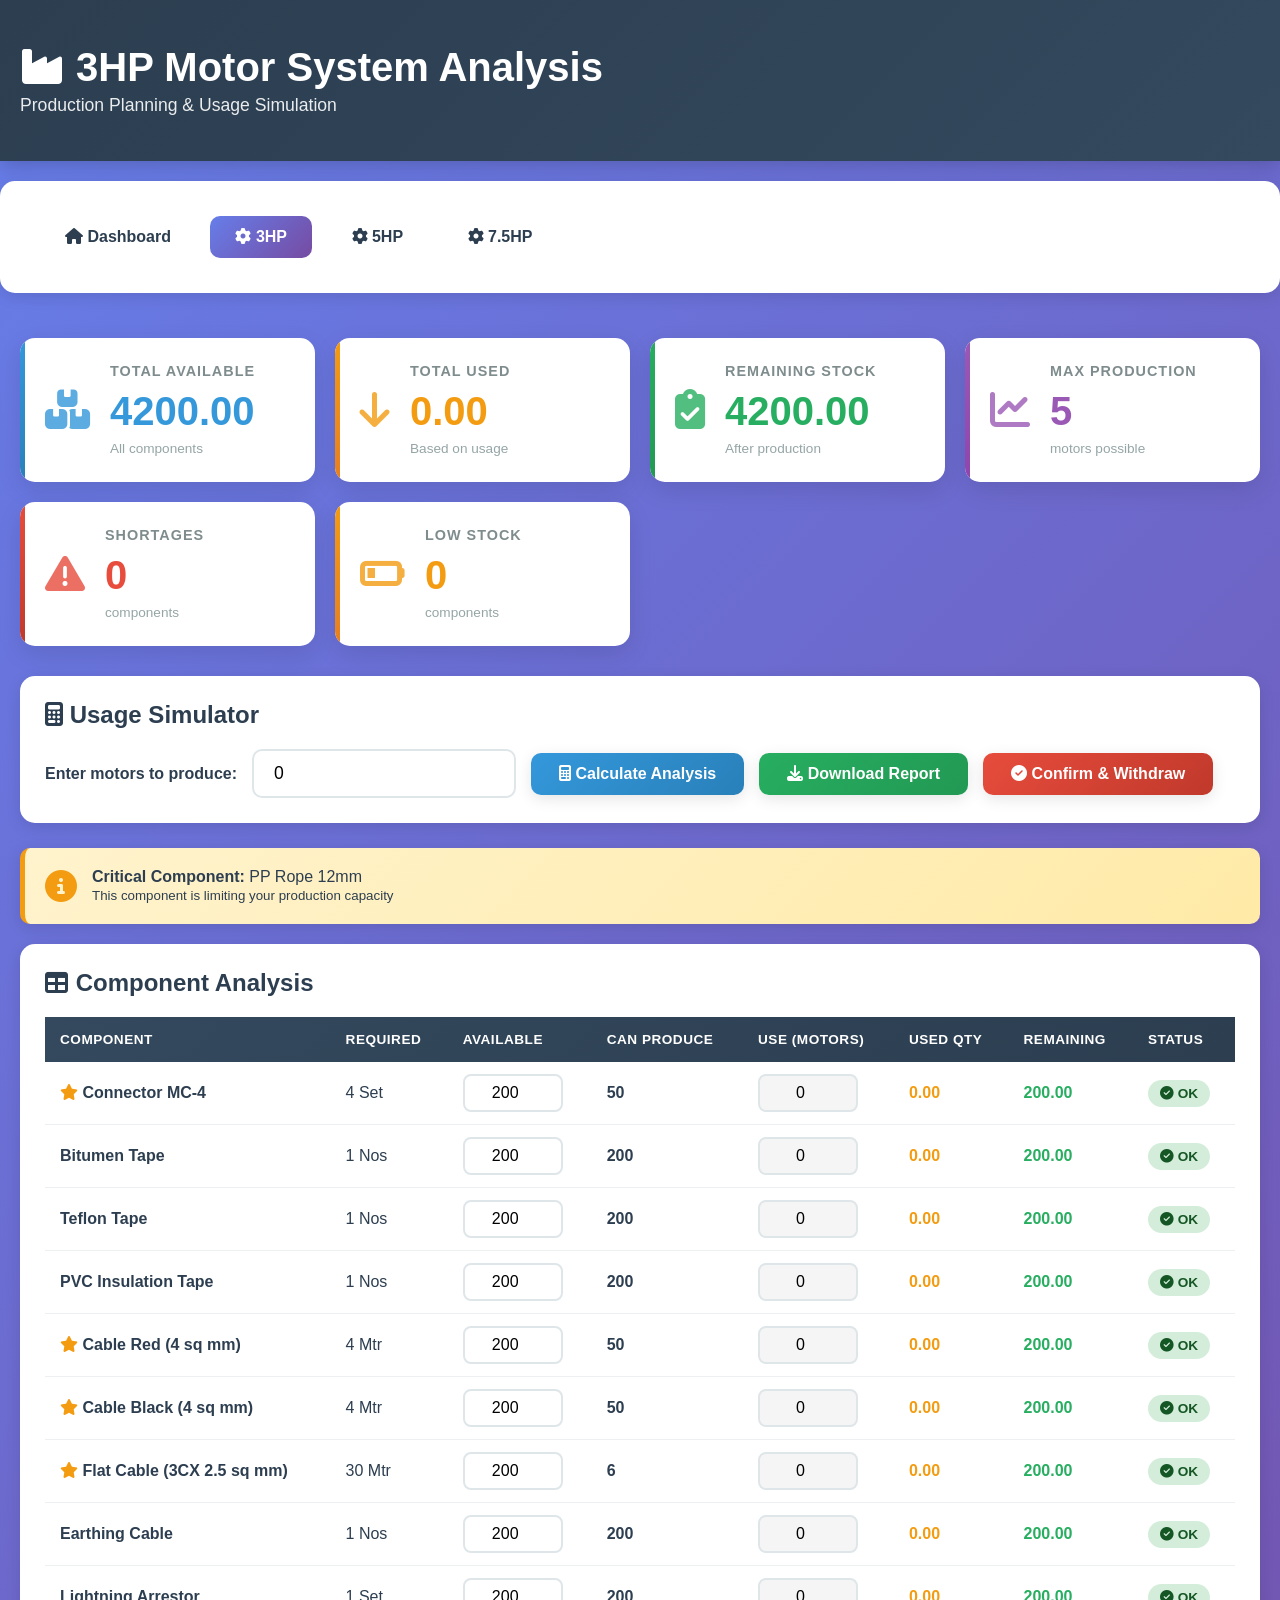
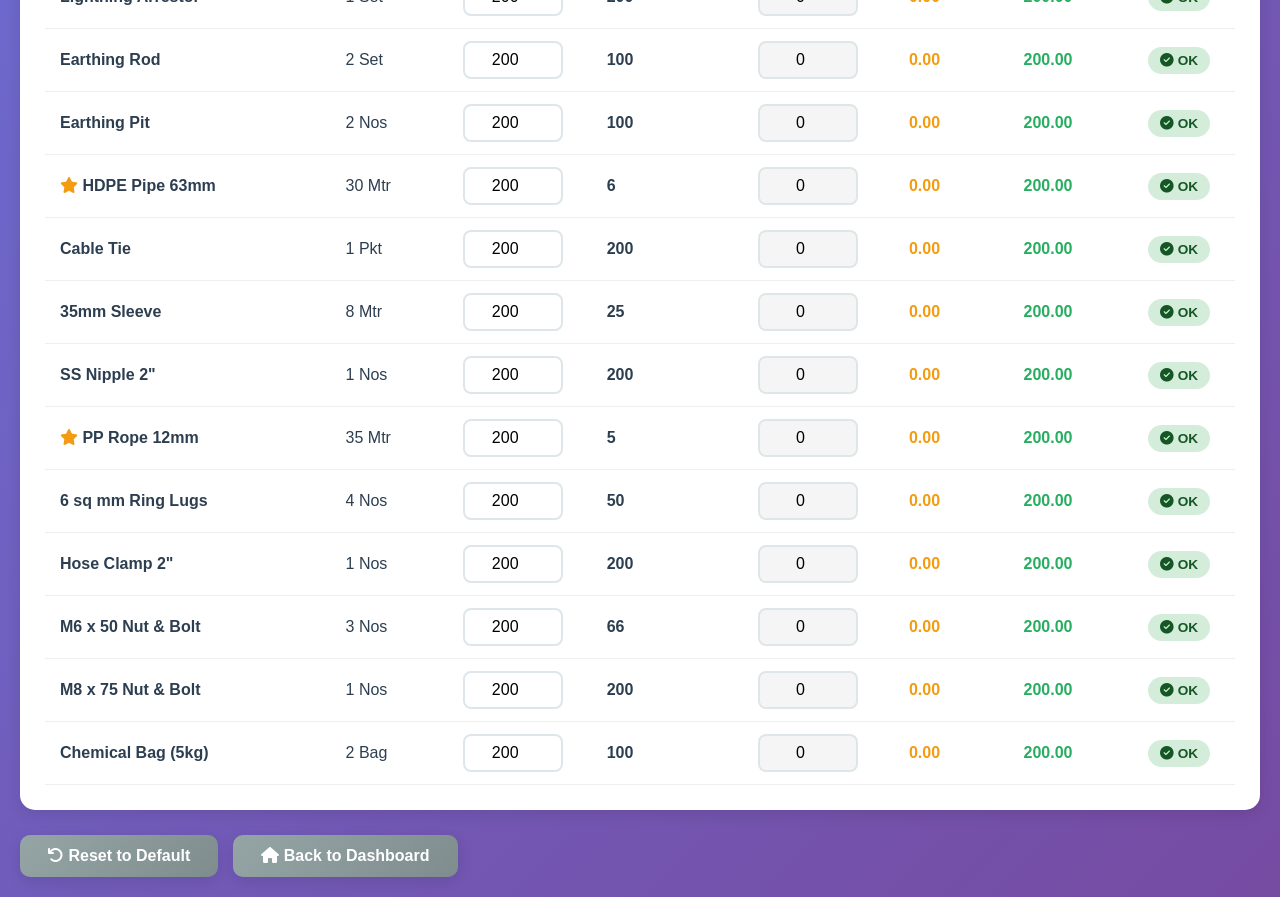
==== public/advanced-inventory/3hp.html @ 65924828 "auto-commit for 17d4ccce-7a0a-43c6-ae2d-8241f01e7eaa" ====
<!DOCTYPE html>
<html lang="en">
<head>
    <meta charset="UTF-8">
    <meta name="viewport" content="width=device-width, initial-scale=1.0">
    <title>3HP Motor System - Advanced Inventory Analysis</title>
    <link rel="stylesheet" href="https://cdnjs.cloudflare.com/ajax/libs/font-awesome/6.4.0/css/all.min.css">
    <link rel="stylesheet" href="style.css">
</head>
<body>
    <header>
        <div class="container">
            <h1><i class="fas fa-industry"></i> 3HP Motor System Analysis</h1>
            <p class="subtitle">Production Planning & Usage Simulation</p>
        </div>
    </header>

    <nav>
        <div class="container">
            <a href="index.html"><i class="fas fa-home"></i> Dashboard</a>
            <a href="3hp.html" class="active"><i class="fas fa-cog"></i> 3HP</a>
            <a href="5hp.html"><i class="fas fa-cog"></i> 5HP</a>
            <a href="7_5hp.html"><i class="fas fa-cog"></i> 7.5HP</a>
        </div>
    </nav>

    <div class="container">
        <!-- Analysis Cards -->
        <div class="analysis-cards" id="analysisCards">
            <div class="card card-primary">
                <div class="card-icon"><i class="fas fa-boxes"></i></div>
                <div class="card-content">
                    <h3>Total Available</h3>
                    <p class="card-value" id="totalAvailable">0</p>
                    <small>All components</small>
                </div>
            </div>

            <div class="card card-warning">
                <div class="card-icon"><i class="fas fa-arrow-down"></i></div>
                <div class="card-content">
                    <h3>Total Used</h3>
                    <p class="card-value" id="totalUsed">0</p>
                    <small>Based on usage</small>
                </div>
            </div>

            <div class="card card-success">
                <div class="card-icon"><i class="fas fa-clipboard-check"></i></div>
                <div class="card-content">
                    <h3>Remaining Stock</h3>
                    <p class="card-value" id="totalRemaining">0</p>
                    <small>After production</small>
                </div>
            </div>

            <div class="card card-info">
                <div class="card-icon"><i class="fas fa-chart-line"></i></div>
                <div class="card-content">
                    <h3>Max Production</h3>
                    <p class="card-value" id="maxProduction">0</p>
                    <small>motors possible</small>
                </div>
            </div>

            <div class="card card-danger">
                <div class="card-icon"><i class="fas fa-exclamation-triangle"></i></div>
                <div class="card-content">
                    <h3>Shortages</h3>
                    <p class="card-value" id="shortageCount">0</p>
                    <small>components</small>
                </div>
            </div>

            <div class="card card-warning">
                <div class="card-icon"><i class="fas fa-battery-quarter"></i></div>
                <div class="card-content">
                    <h3>Low Stock</h3>
                    <p class="card-value" id="lowStockCount">0</p>
                    <small>components</small>
                </div>
            </div>
        </div>

        <!-- Production Input Section -->
        <div class="production-input">
            <h2><i class="fas fa-calculator"></i> Usage Simulator</h2>
            <div class="input-group">
                <label>Enter motors to produce:</label>
                <input type="number" id="useQuantity" min="0" value="0" placeholder="0">
                <button onclick="calculateAnalysis()" class="btn btn-primary">
                    <i class="fas fa-calculator"></i> Calculate Analysis
                </button>
                <button onclick="downloadReport()" class="btn btn-success">
                    <i class="fas fa-download"></i> Download Report
                </button>
                <button onclick="performActualWithdrawal()" class="btn btn-danger">
                    <i class="fas fa-check-circle"></i> Confirm & Withdraw
                </button>
            </div>
        </div>

        <!-- Alert Messages -->
        <div id="alertMessages"></div>

        <!-- Critical Component Info -->
        <div id="criticalInfo" class="critical-box" style="display:none;">
            <i class="fas fa-info-circle"></i>
            <div>
                <strong>Critical Component:</strong> <span id="criticalComponent"></span><br>
                <small>This component is limiting your production capacity</small>
            </div>
        </div>

        <!-- Efficiency Card -->
        <div id="efficiencyCard" class="efficiency-card" style="display:none;">
            <h3><i class="fas fa-tachometer-alt"></i> Production Efficiency</h3>
            <div class="efficiency-bar">
                <div id="efficiencyFill" class="efficiency-fill" style="width:0%"></div>
            </div>
            <p><strong id="efficiencyValue">0</strong>% of available stock will be utilized</p>
        </div>

        <!-- Inventory Analysis Table -->
        <div class="table-card">
            <h2><i class="fas fa-table"></i> Component Analysis</h2>
            <div class="table-container">
                <table id="analysisTable">
                    <thead>
                        <tr>
                            <th>Component</th>
                            <th>Required</th>
                            <th>Available</th>
                            <th>Can Produce</th>
                            <th>Use (Motors)</th>
                            <th>Used Qty</th>
                            <th>Remaining</th>
                            <th>Status</th>
                        </tr>
                    </thead>
                    <tbody id="tableBody">
                        <!-- Populated by JavaScript -->
                    </tbody>
                </table>
            </div>
        </div>

        <!-- Action Buttons -->
        <div class="action-buttons">
            <button onclick="resetInventory()" class="btn btn-secondary">
                <i class="fas fa-undo"></i> Reset to Default
            </button>
            <button onclick="location.href='index.html'" class="btn btn-secondary">
                <i class="fas fa-home"></i> Back to Dashboard
            </button>
        </div>
    </div>

    <script src="data.js"></script>
    <script src="script.js"></script>
    <script>
        const MOTOR_TYPE = '3HP';
        let currentAnalysis = null;

        function loadPage() {
            inventory = getInventory();
            calculateAnalysis();
        }

        function calculateAnalysis() {
            const useQty = parseInt(document.getElementById('useQuantity').value) || 0;
            currentAnalysis = analyzeProduction(MOTOR_TYPE, useQty);
            
            updateAnalysisCards();
            updateTable();
            updateAlerts();
            updateCriticalInfo();
            updateEfficiency();
        }

        function updateAnalysisCards() {
            document.getElementById('totalAvailable').textContent = formatNumber(currentAnalysis.totalAvailable);
            document.getElementById('totalUsed').textContent = formatNumber(currentAnalysis.totalUsed);
            document.getElementById('totalRemaining').textContent = formatNumber(currentAnalysis.totalRemaining);
            document.getElementById('maxProduction').textContent = currentAnalysis.maxProduction;
            document.getElementById('shortageCount').textContent = currentAnalysis.shortages.length;
            
            const lowStock = currentAnalysis.componentAnalysis.filter(c => c.isLowStock).length;
            document.getElementById('lowStockCount').textContent = lowStock;
        }

        function updateTable() {
            const tbody = document.getElementById('tableBody');
            tbody.innerHTML = '';

            currentAnalysis.componentAnalysis.forEach((comp, index) => {
                const row = document.createElement('tr');
                
                let statusBadge = '';
                let rowClass = '';
                if (comp.isShortage) {
                    statusBadge = '<span class="badge badge-danger"><i class="fas fa-times-circle"></i> Shortage</span>';
                    rowClass = 'row-shortage';
                } else if (comp.isLowStock) {
                    statusBadge = '<span class="badge badge-warning"><i class="fas fa-exclamation-triangle"></i> Low Stock</span>';
                    rowClass = 'row-warning';
                } else {
                    statusBadge = '<span class="badge badge-success"><i class="fas fa-check-circle"></i> OK</span>';
                }

                const criticalIcon = comp.isCritical ? '<i class="fas fa-star" style="color:#f39c12"></i> ' : '';

                row.className = rowClass;
                row.innerHTML = `
                    <td><strong>${criticalIcon}${comp.name}</strong></td>
                    <td>${comp.required} ${comp.unit}</td>
                    <td>
                        <input type="number" 
                               value="${comp.available}" 
                               onchange="updateComponentQty('${comp.id}', this.value)"
                               class="qty-input"
                               min="0"
                               step="0.1">
                    </td>
                    <td><strong>${comp.canProduce}</strong></td>
                    <td><input type="number" value="${document.getElementById('useQuantity').value}" readonly class="qty-input" style="background:#f5f5f5"></td>
                    <td class="text-warning"><strong>${formatNumber(comp.used)}</strong></td>
                    <td class="${comp.remaining < 0 ? 'text-danger' : 'text-success'}">
                        <strong>${formatNumber(comp.remaining)}</strong>
                    </td>
                    <td>${statusBadge}</td>
                `;
                tbody.appendChild(row);
            });
        }

        function updateComponentQty(compId, newQty) {
            updateQuantity(compId, newQty);
            calculateAnalysis();
        }

        function updateAlerts() {
            const alertDiv = document.getElementById('alertMessages');
            alertDiv.innerHTML = '';

            if (currentAnalysis.shortages.length > 0) {
                const shortageNames = currentAnalysis.shortages.map(s => `${s.name} (short by ${formatNumber(s.shortage)})`).join(', ');
                alertDiv.innerHTML += `
                    <div class="alert alert-danger">
                        <i class="fas fa-times-circle"></i>
                        <strong>Production Not Possible!</strong> Shortages in: ${shortageNames}
                    </div>
                `;
            } else if (parseInt(document.getElementById('useQuantity').value) > 0) {
                alertDiv.innerHTML += `
                    <div class="alert alert-success">
                        <i class="fas fa-check-circle"></i>
                        <strong>Production Possible!</strong> All components available.
                    </div>
                `;
            }

            const lowStockComps = currentAnalysis.componentAnalysis.filter(c => c.isLowStock && !c.isShortage);
            if (lowStockComps.length > 0) {
                const lowStockNames = lowStockComps.map(c => c.name).join(', ');
                alertDiv.innerHTML += `
                    <div class="alert alert-warning">
                        <i class="fas fa-exclamation-triangle"></i>
                        <strong>Warning!</strong> Low stock components: ${lowStockNames}
                    </div>
                `;
            }
        }

        function updateCriticalInfo() {
            const criticalDiv = document.getElementById('criticalInfo');
            const criticalSpan = document.getElementById('criticalComponent');
            
            if (currentAnalysis.criticalComponent) {
                criticalSpan.textContent = currentAnalysis.criticalComponent;
                criticalDiv.style.display = 'flex';
            } else {
                criticalDiv.style.display = 'none';
            }
        }

        function updateEfficiency() {
            const useQty = parseInt(document.getElementById('useQuantity').value) || 0;
            const effCard = document.getElementById('efficiencyCard');
            
            if (useQty > 0) {
                const efficiency = parseFloat(currentAnalysis.efficiency);
                document.getElementById('efficiencyValue').textContent = currentAnalysis.efficiency;
                document.getElementById('efficiencyFill').style.width = efficiency + '%';
                
                if (efficiency > 75) {
                    document.getElementById('efficiencyFill').style.backgroundColor = '#e74c3c';
                } else if (efficiency > 50) {
                    document.getElementById('efficiencyFill').style.backgroundColor = '#f39c12';
                } else {
                    document.getElementById('efficiencyFill').style.backgroundColor = '#27ae60';
                }
                
                effCard.style.display = 'block';
            } else {
                effCard.style.display = 'none';
            }
        }

        function downloadReport() {
            if (!currentAnalysis) {
                showToast('Please calculate analysis first', 'error');
                return;
            }
            downloadReport(MOTOR_TYPE, currentAnalysis);
            showToast('Report downloaded successfully', 'success');
        }

        function performActualWithdrawal() {
            const useQty = parseInt(document.getElementById('useQuantity').value);
            if (useQty <= 0) {
                showToast('Please enter quantity to produce', 'error');
                return;
            }

            if (!currentAnalysis.isPossible) {
                showToast('Cannot withdraw - insufficient stock', 'error');
                return;
            }

            if (confirm(`Confirm production of ${useQty} x ${MOTOR_TYPE} motors?\nThis will permanently reduce inventory.`)) {
                const result = performWithdrawal(MOTOR_TYPE, useQty);
                if (result.success) {
                    showToast(result.message, 'success');
                    document.getElementById('useQuantity').value = 0;
                    loadPage();
                } else {
                    showToast(result.message, 'error');
                }
            }
        }

        function resetInventory() {
            if (confirm('Reset all components to default quantities?')) {
                inventory = resetInventory();
                document.getElementById('useQuantity').value = 0;
                loadPage();
                showToast('Inventory reset successfully', 'success');
            }
        }

        // Auto-recalculate on use quantity change
        document.addEventListener('DOMContentLoaded', () => {
            loadPage();
            document.getElementById('useQuantity').addEventListener('input', calculateAnalysis);
        });
    </script>
</body>
</html>
---- public/advanced-inventory/style.css ----
/* Modern Dashboard Style */
* {
    margin: 0;
    padding: 0;
    box-sizing: border-box;
}

body {
    font-family: 'Segoe UI', Tahoma, Geneva, Verdana, sans-serif;
    background: linear-gradient(135deg, #667eea 0%, #764ba2 100%);
    min-height: 100vh;
    color: #2c3e50;
}

.container {
    max-width: 1400px;
    margin: 0 auto;
    padding: 20px;
}

/* Header */
header {
    background: linear-gradient(135deg, #2c3e50 0%, #34495e 100%);
    color: white;
    padding: 25px 0;
    box-shadow: 0 4px 20px rgba(0,0,0,0.2);
    margin-bottom: 20px;
}

header h1 {
    font-size: 2.5em;
    margin-bottom: 5px;
}

header .subtitle {
    font-size: 1.1em;
    opacity: 0.9;
}

/* Navigation */
nav {
    background: white;
    border-radius: 15px;
    padding: 15px;
    margin-bottom: 25px;
    box-shadow: 0 4px 15px rgba(0,0,0,0.1);
}

nav a {
    display: inline-block;
    padding: 12px 25px;
    margin: 0 5px;
    text-decoration: none;
    color: #2c3e50;
    border-radius: 10px;
    font-weight: 600;
    transition: all 0.3s ease;
}

nav a:hover {
    background: linear-gradient(135deg, #667eea 0%, #764ba2 100%);
    color: white;
    transform: translateY(-2px);
}

nav a.active {
    background: linear-gradient(135deg, #667eea 0%, #764ba2 100%);
    color: white;
}

/* Analysis Cards */
.analysis-cards {
    display: grid;
    grid-template-columns: repeat(auto-fit, minmax(250px, 1fr));
    gap: 20px;
    margin-bottom: 30px;
}

.card {
    background: white;
    border-radius: 15px;
    padding: 25px;
    box-shadow: 0 8px 25px rgba(0,0,0,0.1);
    display: flex;
    align-items: center;
    gap: 20px;
    transition: all 0.3s ease;
    position: relative;
    overflow: hidden;
}

.card::before {
    content: '';
    position: absolute;
    top: 0;
    left: 0;
    width: 5px;
    height: 100%;
}

.card:hover {
    transform: translateY(-5px);
    box-shadow: 0 12px 35px rgba(0,0,0,0.15);
}

.card-icon {
    font-size: 2.5em;
    opacity: 0.8;
}

.card-content h3 {
    font-size: 0.9em;
    text-transform: uppercase;
    letter-spacing: 1px;
    margin-bottom: 10px;
    color: #7f8c8d;
}

.card-value {
    font-size: 2.5em;
    font-weight: 700;
    margin: 5px 0;
}

.card-content small {
    color: #95a5a6;
    font-size: 0.85em;
}

/* Card Colors */
.card-primary::before { background: linear-gradient(135deg, #3498db, #2980b9); }
.card-primary .card-icon { color: #3498db; }
.card-primary .card-value { color: #3498db; }

.card-success::before { background: linear-gradient(135deg, #27ae60, #229954); }
.card-success .card-icon { color: #27ae60; }
.card-success .card-value { color: #27ae60; }

.card-warning::before { background: linear-gradient(135deg, #f39c12, #e67e22); }
.card-warning .card-icon { color: #f39c12; }
.card-warning .card-value { color: #f39c12; }

.card-danger::before { background: linear-gradient(135deg, #e74c3c, #c0392b); }
.card-danger .card-icon { color: #e74c3c; }
.card-danger .card-value { color: #e74c3c; }

.card-info::before { background: linear-gradient(135deg, #9b59b6, #8e44ad); }
.card-info .card-icon { color: #9b59b6; }
.card-info .card-value { color: #9b59b6; }

/* Production Input */
.production-input {
    background: white;
    border-radius: 15px;
    padding: 25px;
    margin-bottom: 25px;
    box-shadow: 0 4px 15px rgba(0,0,0,0.1);
}

.production-input h2 {
    margin-bottom: 20px;
    color: #2c3e50;
}

.input-group {
    display: flex;
    align-items: center;
    gap: 15px;
    flex-wrap: wrap;
}

.input-group label {
    font-weight: 600;
    color: #2c3e50;
}

.input-group input {
    flex: 0 0 150px;
    padding: 12px 20px;
    border: 2px solid #dfe6e9;
    border-radius: 10px;
    font-size: 1.1em;
    transition: all 0.3s ease;
}

.input-group input:focus {
    outline: none;
    border-color: #667eea;
    box-shadow: 0 0 0 4px rgba(102, 126, 234, 0.1);
}

/* Buttons */
.btn {
    padding: 12px 28px;
    border: none;
    border-radius: 10px;
    font-size: 1em;
    font-weight: 600;
    cursor: pointer;
    transition: all 0.3s ease;
    box-shadow: 0 4px 15px rgba(0,0,0,0.1);
}

.btn:hover {
    transform: translateY(-2px);
    box-shadow: 0 6px 20px rgba(0,0,0,0.15);
}

.btn-primary {
    background: linear-gradient(135deg, #3498db, #2980b9);
    color: white;
}

.btn-success {
    background: linear-gradient(135deg, #27ae60, #229954);
    color: white;
}

.btn-danger {
    background: linear-gradient(135deg, #e74c3c, #c0392b);
    color: white;
}

.btn-secondary {
    background: linear-gradient(135deg, #95a5a6, #7f8c8d);
    color: white;
}

/* Alerts */
.alert {
    padding: 15px 20px;
    border-radius: 10px;
    margin-bottom: 20px;
    display: flex;
    align-items: center;
    gap: 15px;
    font-weight: 500;
    box-shadow: 0 4px 15px rgba(0,0,0,0.1);
}

.alert-success {
    background: #d4edda;
    border-left: 5px solid #27ae60;
    color: #155724;
}

.alert-warning {
    background: #fff3cd;
    border-left: 5px solid #f39c12;
    color: #856404;
}

.alert-danger {
    background: #f8d7da;
    border-left: 5px solid #e74c3c;
    color: #721c24;
}

/* Critical Box */
.critical-box {
    background: linear-gradient(135deg, #fff3cd, #ffeaa7);
    border-left: 5px solid #f39c12;
    padding: 20px;
    border-radius: 10px;
    margin-bottom: 20px;
    display: flex;
    align-items: center;
    gap: 15px;
    box-shadow: 0 4px 15px rgba(0,0,0,0.1);
}

.critical-box i {
    font-size: 2em;
    color: #f39c12;
}

/* Efficiency Card */
.efficiency-card {
    background: white;
    border-radius: 15px;
    padding: 25px;
    margin-bottom: 25px;
    box-shadow: 0 4px 15px rgba(0,0,0,0.1);
}

.efficiency-card h3 {
    margin-bottom: 15px;
    color: #2c3e50;
}

.efficiency-bar {
    height: 30px;
    background: #ecf0f1;
    border-radius: 15px;
    overflow: hidden;
    margin-bottom: 10px;
}

.efficiency-fill {
    height: 100%;
    background: linear-gradient(135deg, #27ae60, #229954);
    transition: width 0.5s ease, background-color 0.5s ease;
    display: flex;
    align-items: center;
    justify-content: flex-end;
    padding-right: 10px;
    color: white;
    font-weight: 700;
}

/* Table */
.table-card {
    background: white;
    border-radius: 15px;
    padding: 25px;
    margin-bottom: 25px;
    box-shadow: 0 4px 15px rgba(0,0,0,0.1);
}

.table-card h2 {
    margin-bottom: 20px;
    color: #2c3e50;
}

.table-container {
    overflow-x: auto;
}

table {
    width: 100%;
    border-collapse: collapse;
}

thead {
    background: linear-gradient(135deg, #34495e, #2c3e50);
    color: white;
}

th {
    padding: 15px;
    text-align: left;
    font-weight: 600;
    text-transform: uppercase;
    font-size: 0.85em;
    letter-spacing: 0.5px;
}

td {
    padding: 12px 15px;
    border-bottom: 1px solid #ecf0f1;
}

tbody tr {
    transition: all 0.2s ease;
}

tbody tr:hover {
    background: #f8f9fa;
    transform: scale(1.01);
}

.row-shortage {
    background: #ffebee;
}

.row-warning {
    background: #fff9e6;
}

/* Input in table */
.qty-input {
    width: 100px;
    padding: 8px 12px;
    border: 2px solid #dfe6e9;
    border-radius: 8px;
    font-size: 1em;
    text-align: center;
    transition: all 0.3s ease;
}

.qty-input:focus {
    outline: none;
    border-color: #667eea;
    box-shadow: 0 0 0 3px rgba(102, 126, 234, 0.1);
}

/* Badge */
.badge {
    display: inline-block;
    padding: 6px 12px;
    border-radius: 20px;
    font-size: 0.85em;
    font-weight: 600;
}

.badge-success {
    background: #d4edda;
    color: #155724;
}

.badge-warning {
    background: #fff3cd;
    color: #856404;
}

.badge-danger {
    background: #f8d7da;
    color: #721c24;
}

/* Text Colors */
.text-success { color: #27ae60 !important; }
.text-warning { color: #f39c12 !important; }
.text-danger { color: #e74c3c !important; }

/* Action Buttons */
.action-buttons {
    display: flex;
    gap: 15px;
    margin-top: 25px;
}

/* Toast Notification */
.toast {
    position: fixed;
    bottom: 30px;
    right: 30px;
    padding: 18px 25px;
    background: #2c3e50;
    color: white;
    border-radius: 10px;
    box-shadow: 0 6px 25px rgba(0,0,0,0.3);
    opacity: 0;
    transform: translateY(50px);
    transition: all 0.3s ease;
    z-index: 1000;
    max-width: 400px;
}

.toast.show {
    opacity: 1;
    transform: translateY(0);
}

.toast-success {
    background: linear-gradient(135deg, #27ae60, #229954);
}

.toast-error {
    background: linear-gradient(135deg, #e74c3c, #c0392b);
}

/* Responsive */
@media (max-width: 768px) {
    .analysis-cards {
        grid-template-columns: 1fr;
    }
    
    .input-group {
        flex-direction: column;
        align-items: stretch;
    }
    
    .input-group input,
    .btn {
        width: 100%;
    }
    
    .action-buttons {
        flex-direction: column;
    }
}

/* Loading Animation */
@keyframes pulse {
    0%, 100% { opacity: 1; }
    50% { opacity: 0.5; }
}

.loading {
    animation: pulse 1.5s ease-in-out infinite;
}
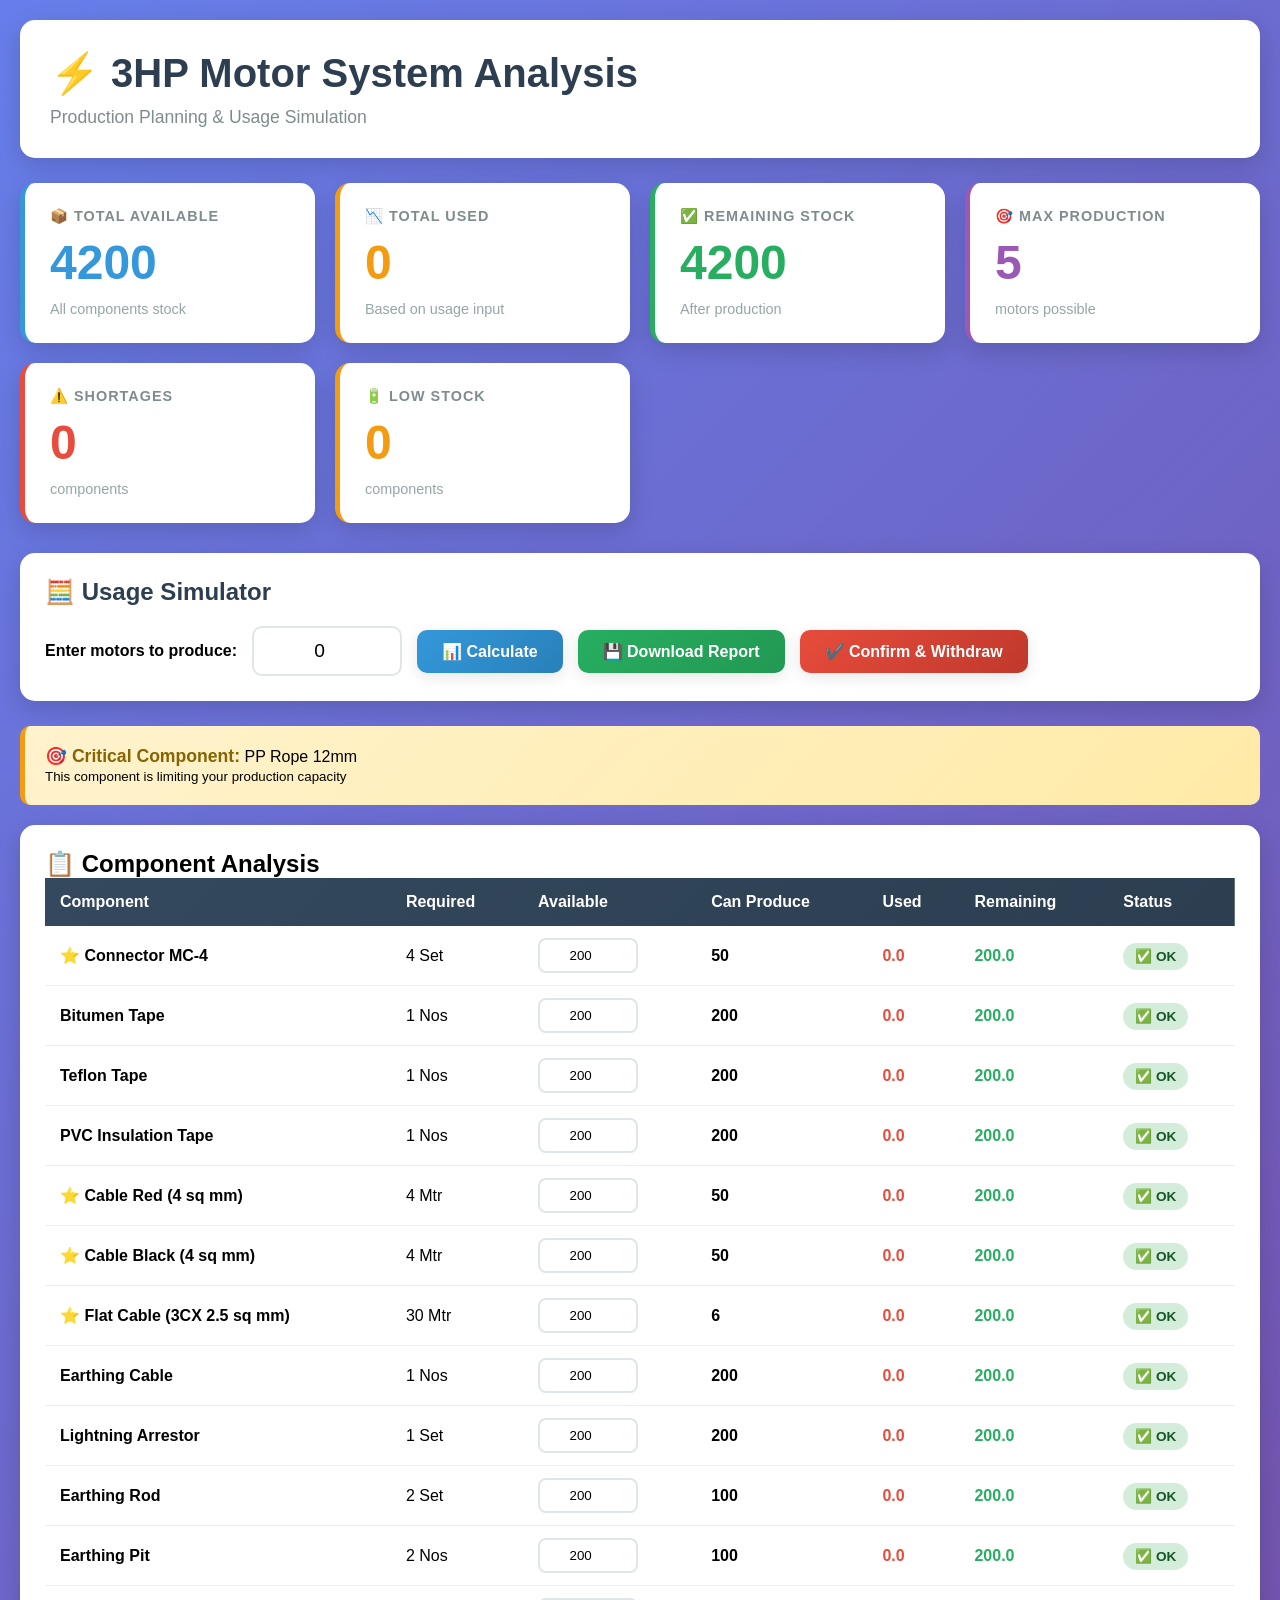
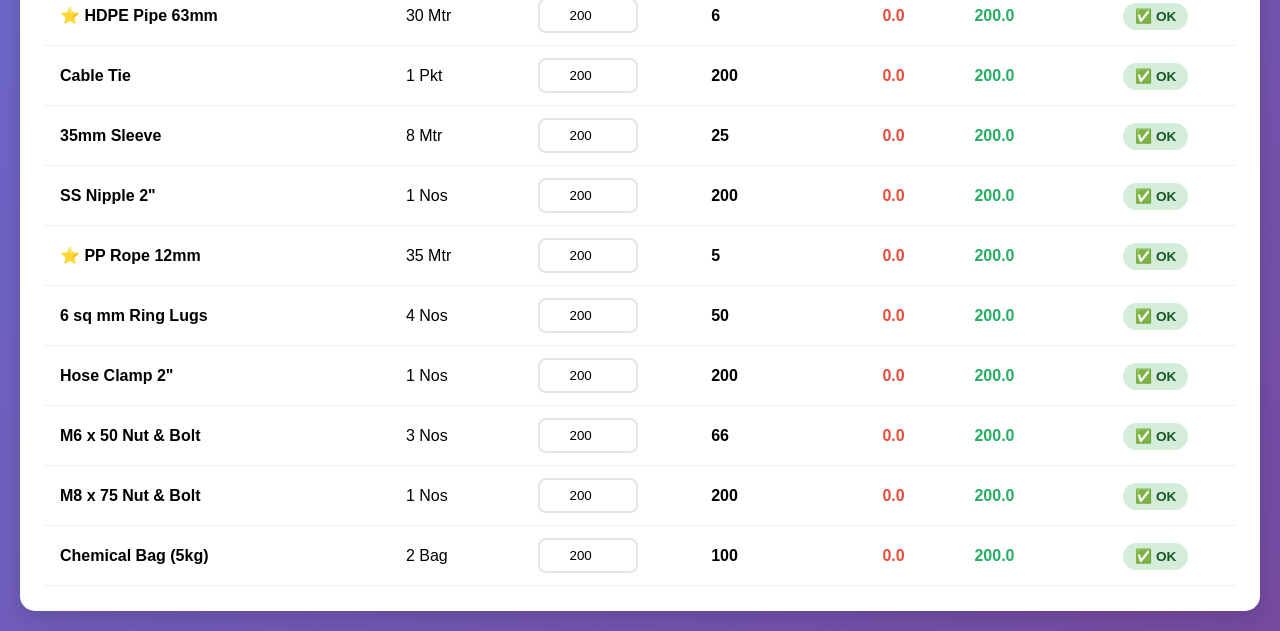
==== commit 90c35a6b: "auto-commit for ece04060-434d-4089-85da-25b8cbcef1f5" ====
--- a/public/advanced-inventory/3hp.html
+++ b/public/advanced-inventory/3hp.html
@@ -3,156 +3,427 @@
 <head>
     <meta charset="UTF-8">
     <meta name="viewport" content="width=device-width, initial-scale=1.0">
-    <title>3HP Motor System - Advanced Inventory Analysis</title>
-    <link rel="stylesheet" href="https://cdnjs.cloudflare.com/ajax/libs/font-awesome/6.4.0/css/all.min.css">
-    <link rel="stylesheet" href="style.css">
+    <title>3HP Motor System - Advanced Analysis</title>
+    <style>
+        * {
+            margin: 0;
+            padding: 0;
+            box-sizing: border-box;
+        }
+
+        body {
+            font-family: 'Segoe UI', Tahoma, Geneva, Verdana, sans-serif;
+            background: linear-gradient(135deg, #667eea 0%, #764ba2 100%);
+            min-height: 100vh;
+            padding: 20px;
+        }
+
+        .container {
+            max-width: 1400px;
+            margin: 0 auto;
+        }
+
+        header {
+            background: white;
+            padding: 30px;
+            border-radius: 15px;
+            margin-bottom: 25px;
+            box-shadow: 0 8px 25px rgba(0,0,0,0.15);
+        }
+
+        header h1 {
+            font-size: 2.5em;
+            color: #2c3e50;
+            margin-bottom: 10px;
+        }
+
+        header p {
+            color: #7f8c8d;
+            font-size: 1.1em;
+        }
+
+        /* Analysis Cards */
+        .analysis-cards {
+            display: grid;
+            grid-template-columns: repeat(auto-fit, minmax(280px, 1fr));
+            gap: 20px;
+            margin-bottom: 30px;
+        }
+
+        .card {
+            background: white;
+            border-radius: 15px;
+            padding: 25px;
+            box-shadow: 0 8px 25px rgba(0,0,0,0.15);
+            transition: transform 0.3s ease, box-shadow 0.3s ease;
+            border-left: 5px solid;
+        }
+
+        .card:hover {
+            transform: translateY(-5px);
+            box-shadow: 0 12px 35px rgba(0,0,0,0.2);
+        }
+
+        .card-primary { border-color: #3498db; }
+        .card-warning { border-color: #f39c12; }
+        .card-success { border-color: #27ae60; }
+        .card-info { border-color: #9b59b6; }
+        .card-danger { border-color: #e74c3c; }
+
+        .card h3 {
+            font-size: 0.9em;
+            text-transform: uppercase;
+            letter-spacing: 1px;
+            color: #7f8c8d;
+            margin-bottom: 10px;
+        }
+
+        .card-value {
+            font-size: 3em;
+            font-weight: 700;
+            margin: 10px 0;
+        }
+
+        .card-primary .card-value { color: #3498db; }
+        .card-warning .card-value { color: #f39c12; }
+        .card-success .card-value { color: #27ae60; }
+        .card-info .card-value { color: #9b59b6; }
+        .card-danger .card-value { color: #e74c3c; }
+
+        .card small {
+            color: #95a5a6;
+            font-size: 0.9em;
+        }
+
+        /* Input Section */
+        .input-section {
+            background: white;
+            padding: 25px;
+            border-radius: 15px;
+            margin-bottom: 25px;
+            box-shadow: 0 8px 25px rgba(0,0,0,0.15);
+        }
+
+        .input-section h2 {
+            margin-bottom: 20px;
+            color: #2c3e50;
+        }
+
+        .input-group {
+            display: flex;
+            gap: 15px;
+            align-items: center;
+            flex-wrap: wrap;
+        }
+
+        .input-group input {
+            padding: 12px 20px;
+            border: 2px solid #dfe6e9;
+            border-radius: 10px;
+            font-size: 1.2em;
+            width: 150px;
+            text-align: center;
+        }
+
+        .btn {
+            padding: 12px 25px;
+            border: none;
+            border-radius: 10px;
+            font-size: 1em;
+            font-weight: 600;
+            cursor: pointer;
+            transition: all 0.3s ease;
+            box-shadow: 0 4px 15px rgba(0,0,0,0.1);
+        }
+
+        .btn:hover {
+            transform: translateY(-2px);
+            box-shadow: 0 6px 20px rgba(0,0,0,0.15);
+        }
+
+        .btn-primary {
+            background: linear-gradient(135deg, #3498db, #2980b9);
+            color: white;
+        }
+
+        .btn-success {
+            background: linear-gradient(135deg, #27ae60, #229954);
+            color: white;
+        }
+
+        .btn-danger {
+            background: linear-gradient(135deg, #e74c3c, #c0392b);
+            color: white;
+        }
+
+        /* Alerts */
+        .alert {
+            padding: 15px 20px;
+            border-radius: 10px;
+            margin-bottom: 20px;
+            border-left: 5px solid;
+        }
+
+        .alert-success {
+            background: #d4edda;
+            border-color: #27ae60;
+            color: #155724;
+        }
+
+        .alert-warning {
+            background: #fff3cd;
+            border-color: #f39c12;
+            color: #856404;
+        }
+
+        .alert-danger {
+            background: #f8d7da;
+            border-color: #e74c3c;
+            color: #721c24;
+        }
+
+        /* Critical Box */
+        .critical-box {
+            background: linear-gradient(135deg, #fff3cd, #ffeaa7);
+            border-left: 5px solid #f39c12;
+            padding: 20px;
+            border-radius: 10px;
+            margin-bottom: 20px;
+        }
+
+        .critical-box strong {
+            color: #856404;
+            font-size: 1.1em;
+        }
+
+        /* Efficiency */
+        .efficiency-card {
+            background: white;
+            padding: 25px;
+            border-radius: 15px;
+            margin-bottom: 25px;
+            box-shadow: 0 8px 25px rgba(0,0,0,0.15);
+        }
+
+        .efficiency-bar {
+            height: 40px;
+            background: #ecf0f1;
+            border-radius: 20px;
+            overflow: hidden;
+            margin: 15px 0;
+        }
+
+        .efficiency-fill {
+            height: 100%;
+            background: linear-gradient(135deg, #27ae60, #229954);
+            transition: width 0.5s ease;
+            display: flex;
+            align-items: center;
+            justify-content: center;
+            color: white;
+            font-weight: 700;
+        }
+
+        /* Table */
+        .table-section {
+            background: white;
+            padding: 25px;
+            border-radius: 15px;
+            box-shadow: 0 8px 25px rgba(0,0,0,0.15);
+            overflow-x: auto;
+        }
+
+        table {
+            width: 100%;
+            border-collapse: collapse;
+        }
+
+        thead {
+            background: linear-gradient(135deg, #34495e, #2c3e50);
+            color: white;
+        }
+
+        th {
+            padding: 15px;
+            text-align: left;
+            font-weight: 600;
+        }
+
+        td {
+            padding: 12px 15px;
+            border-bottom: 1px solid #ecf0f1;
+        }
+
+        tbody tr:hover {
+            background: #f8f9fa;
+        }
+
+        .row-shortage {
+            background: #ffebee;
+        }
+
+        .row-warning {
+            background: #fff9e6;
+        }
+
+        .qty-input {
+            width: 100px;
+            padding: 8px;
+            border: 2px solid #dfe6e9;
+            border-radius: 8px;
+            text-align: center;
+        }
+
+        .badge {
+            padding: 6px 12px;
+            border-radius: 20px;
+            font-size: 0.85em;
+            font-weight: 600;
+        }
+
+        .badge-success {
+            background: #d4edda;
+            color: #155724;
+        }
+
+        .badge-warning {
+            background: #fff3cd;
+            color: #856404;
+        }
+
+        .badge-danger {
+            background: #f8d7da;
+            color: #721c24;
+        }
+
+        .text-success { color: #27ae60; }
+        .text-danger { color: #e74c3c; }
+
+        /* Toast */
+        .toast {
+            position: fixed;
+            bottom: 30px;
+            right: 30px;
+            padding: 18px 25px;
+            background: #2c3e50;
+            color: white;
+            border-radius: 10px;
+            box-shadow: 0 6px 25px rgba(0,0,0,0.3);
+            opacity: 0;
+            transform: translateY(50px);
+            transition: all 0.3s ease;
+            z-index: 1000;
+        }
+
+        .toast.show {
+            opacity: 1;
+            transform: translateY(0);
+        }
+
+        .toast-success {
+            background: linear-gradient(135deg, #27ae60, #229954);
+        }
+
+        .toast-error {
+            background: linear-gradient(135deg, #e74c3c, #c0392b);
+        }
+    </style>
 </head>
 <body>
-    <header>
-        <div class="container">
-            <h1><i class="fas fa-industry"></i> 3HP Motor System Analysis</h1>
-            <p class="subtitle">Production Planning & Usage Simulation</p>
+    <div class="container">
+        <header>
+            <h1>⚡ 3HP Motor System Analysis</h1>
+            <p>Production Planning & Usage Simulation</p>
+        </header>
+
+        <!-- Analysis Cards -->
+        <div class="analysis-cards">
+            <div class="card card-primary">
+                <h3>📦 Total Available</h3>
+                <div class="card-value" id="totalAvailable">0</div>
+                <small>All components stock</small>
+            </div>
+
+            <div class="card card-warning">
+                <h3>📉 Total Used</h3>
+                <div class="card-value" id="totalUsed">0</div>
+                <small>Based on usage input</small>
+            </div>
+
+            <div class="card card-success">
+                <h3>✅ Remaining Stock</h3>
+                <div class="card-value" id="totalRemaining">0</div>
+                <small>After production</small>
+            </div>
+
+            <div class="card card-info">
+                <h3>🎯 Max Production</h3>
+                <div class="card-value" id="maxProduction">0</div>
+                <small>motors possible</small>
+            </div>
+
+            <div class="card card-danger">
+                <h3>⚠️ Shortages</h3>
+                <div class="card-value" id="shortageCount">0</div>
+                <small>components</small>
+            </div>
+
+            <div class="card card-warning">
+                <h3>🔋 Low Stock</h3>
+                <div class="card-value" id="lowStockCount">0</div>
+                <small>components</small>
+            </div>
         </div>
-    </header>
-
-    <nav>
-        <div class="container">
-            <a href="index.html"><i class="fas fa-home"></i> Dashboard</a>
-            <a href="3hp.html" class="active"><i class="fas fa-cog"></i> 3HP</a>
-            <a href="5hp.html"><i class="fas fa-cog"></i> 5HP</a>
-            <a href="7_5hp.html"><i class="fas fa-cog"></i> 7.5HP</a>
+
+        <!-- Input Section -->
+        <div class="input-section">
+            <h2>🧮 Usage Simulator</h2>
+            <div class="input-group">
+                <label><strong>Enter motors to produce:</strong></label>
+                <input type="number" id="useQuantity" min="0" value="0">
+                <button onclick="calculateAnalysis()" class="btn btn-primary">📊 Calculate</button>
+                <button onclick="downloadReport()" class="btn btn-success">💾 Download Report</button>
+                <button onclick="performWithdrawal()" class="btn btn-danger">✔️ Confirm & Withdraw</button>
+            </div>
         </div>
-    </nav>
-
-    <div class="container">
-        <!-- Analysis Cards -->
-        <div class="analysis-cards" id="analysisCards">
-            <div class="card card-primary">
-                <div class="card-icon"><i class="fas fa-boxes"></i></div>
-                <div class="card-content">
-                    <h3>Total Available</h3>
-                    <p class="card-value" id="totalAvailable">0</p>
-                    <small>All components</small>
-                </div>
-            </div>
-
-            <div class="card card-warning">
-                <div class="card-icon"><i class="fas fa-arrow-down"></i></div>
-                <div class="card-content">
-                    <h3>Total Used</h3>
-                    <p class="card-value" id="totalUsed">0</p>
-                    <small>Based on usage</small>
-                </div>
-            </div>
-
-            <div class="card card-success">
-                <div class="card-icon"><i class="fas fa-clipboard-check"></i></div>
-                <div class="card-content">
-                    <h3>Remaining Stock</h3>
-                    <p class="card-value" id="totalRemaining">0</p>
-                    <small>After production</small>
-                </div>
-            </div>
-
-            <div class="card card-info">
-                <div class="card-icon"><i class="fas fa-chart-line"></i></div>
-                <div class="card-content">
-                    <h3>Max Production</h3>
-                    <p class="card-value" id="maxProduction">0</p>
-                    <small>motors possible</small>
-                </div>
-            </div>
-
-            <div class="card card-danger">
-                <div class="card-icon"><i class="fas fa-exclamation-triangle"></i></div>
-                <div class="card-content">
-                    <h3>Shortages</h3>
-                    <p class="card-value" id="shortageCount">0</p>
-                    <small>components</small>
-                </div>
-            </div>
-
-            <div class="card card-warning">
-                <div class="card-icon"><i class="fas fa-battery-quarter"></i></div>
-                <div class="card-content">
-                    <h3>Low Stock</h3>
-                    <p class="card-value" id="lowStockCount">0</p>
-                    <small>components</small>
-                </div>
-            </div>
+
+        <!-- Alerts -->
+        <div id="alertMessages"></div>
+
+        <!-- Critical Component -->
+        <div id="criticalInfo" class="critical-box" style="display:none;">
+            <strong>🎯 Critical Component:</strong> <span id="criticalComponent"></span><br>
+            <small>This component is limiting your production capacity</small>
         </div>
 
-        <!-- Production Input Section -->
-        <div class="production-input">
-            <h2><i class="fas fa-calculator"></i> Usage Simulator</h2>
-            <div class="input-group">
-                <label>Enter motors to produce:</label>
-                <input type="number" id="useQuantity" min="0" value="0" placeholder="0">
-                <button onclick="calculateAnalysis()" class="btn btn-primary">
-                    <i class="fas fa-calculator"></i> Calculate Analysis
-                </button>
-                <button onclick="downloadReport()" class="btn btn-success">
-                    <i class="fas fa-download"></i> Download Report
-                </button>
-                <button onclick="performActualWithdrawal()" class="btn btn-danger">
-                    <i class="fas fa-check-circle"></i> Confirm & Withdraw
-                </button>
-            </div>
-        </div>
-
-        <!-- Alert Messages -->
-        <div id="alertMessages"></div>
-
-        <!-- Critical Component Info -->
-        <div id="criticalInfo" class="critical-box" style="display:none;">
-            <i class="fas fa-info-circle"></i>
-            <div>
-                <strong>Critical Component:</strong> <span id="criticalComponent"></span><br>
-                <small>This component is limiting your production capacity</small>
-            </div>
-        </div>
-
-        <!-- Efficiency Card -->
+        <!-- Efficiency -->
         <div id="efficiencyCard" class="efficiency-card" style="display:none;">
-            <h3><i class="fas fa-tachometer-alt"></i> Production Efficiency</h3>
+            <h3>⚡ Production Efficiency</h3>
             <div class="efficiency-bar">
                 <div id="efficiencyFill" class="efficiency-fill" style="width:0%"></div>
             </div>
             <p><strong id="efficiencyValue">0</strong>% of available stock will be utilized</p>
         </div>
 
-        <!-- Inventory Analysis Table -->
-        <div class="table-card">
-            <h2><i class="fas fa-table"></i> Component Analysis</h2>
-            <div class="table-container">
-                <table id="analysisTable">
-                    <thead>
-                        <tr>
-                            <th>Component</th>
-                            <th>Required</th>
-                            <th>Available</th>
-                            <th>Can Produce</th>
-                            <th>Use (Motors)</th>
-                            <th>Used Qty</th>
-                            <th>Remaining</th>
-                            <th>Status</th>
-                        </tr>
-                    </thead>
-                    <tbody id="tableBody">
-                        <!-- Populated by JavaScript -->
-                    </tbody>
-                </table>
-            </div>
-        </div>
-
-        <!-- Action Buttons -->
-        <div class="action-buttons">
-            <button onclick="resetInventory()" class="btn btn-secondary">
-                <i class="fas fa-undo"></i> Reset to Default
-            </button>
-            <button onclick="location.href='index.html'" class="btn btn-secondary">
-                <i class="fas fa-home"></i> Back to Dashboard
-            </button>
+        <!-- Table -->
+        <div class="table-section">
+            <h2>📋 Component Analysis</h2>
+            <table id="analysisTable">
+                <thead>
+                    <tr>
+                        <th>Component</th>
+                        <th>Required</th>
+                        <th>Available</th>
+                        <th>Can Produce</th>
+                        <th>Used</th>
+                        <th>Remaining</th>
+                        <th>Status</th>
+                    </tr>
+                </thead>
+                <tbody id="tableBody">
+                    <!-- Populated by JS -->
+                </tbody>
+            </table>
         </div>
     </div>
 
@@ -171,70 +442,65 @@
             const useQty = parseInt(document.getElementById('useQuantity').value) || 0;
             currentAnalysis = analyzeProduction(MOTOR_TYPE, useQty);
             
-            updateAnalysisCards();
+            updateCards();
             updateTable();
             updateAlerts();
-            updateCriticalInfo();
+            updateCritical();
             updateEfficiency();
         }
 
-        function updateAnalysisCards() {
-            document.getElementById('totalAvailable').textContent = formatNumber(currentAnalysis.totalAvailable);
-            document.getElementById('totalUsed').textContent = formatNumber(currentAnalysis.totalUsed);
-            document.getElementById('totalRemaining').textContent = formatNumber(currentAnalysis.totalRemaining);
+        function updateCards() {
+            if (!currentAnalysis) return;
+            
+            document.getElementById('totalAvailable').textContent = Math.round(currentAnalysis.totalAvailable);
+            document.getElementById('totalUsed').textContent = Math.round(currentAnalysis.totalUsed);
+            document.getElementById('totalRemaining').textContent = Math.round(currentAnalysis.totalRemaining);
             document.getElementById('maxProduction').textContent = currentAnalysis.maxProduction;
             document.getElementById('shortageCount').textContent = currentAnalysis.shortages.length;
-            
-            const lowStock = currentAnalysis.componentAnalysis.filter(c => c.isLowStock).length;
-            document.getElementById('lowStockCount').textContent = lowStock;
+            document.getElementById('lowStockCount').textContent = 
+                currentAnalysis.componentAnalysis.filter(c => c.isLowStock).length;
         }
 
         function updateTable() {
             const tbody = document.getElementById('tableBody');
             tbody.innerHTML = '';
 
-            currentAnalysis.componentAnalysis.forEach((comp, index) => {
-                const row = document.createElement('tr');
+            currentAnalysis.componentAnalysis.forEach(comp => {
+                const row = tbody.insertRow();
                 
-                let statusBadge = '';
-                let rowClass = '';
+                let statusBadge, rowClass = '';
                 if (comp.isShortage) {
-                    statusBadge = '<span class="badge badge-danger"><i class="fas fa-times-circle"></i> Shortage</span>';
+                    statusBadge = '<span class="badge badge-danger">❌ Shortage</span>';
                     rowClass = 'row-shortage';
                 } else if (comp.isLowStock) {
-                    statusBadge = '<span class="badge badge-warning"><i class="fas fa-exclamation-triangle"></i> Low Stock</span>';
+                    statusBadge = '<span class="badge badge-warning">⚠️ Low</span>';
                     rowClass = 'row-warning';
                 } else {
-                    statusBadge = '<span class="badge badge-success"><i class="fas fa-check-circle"></i> OK</span>';
+                    statusBadge = '<span class="badge badge-success">✅ OK</span>';
                 }
 
-                const criticalIcon = comp.isCritical ? '<i class="fas fa-star" style="color:#f39c12"></i> ' : '';
+                const star = comp.isCritical ? '⭐ ' : '';
 
                 row.className = rowClass;
                 row.innerHTML = `
-                    <td><strong>${criticalIcon}${comp.name}</strong></td>
+                    <td><strong>${star}${comp.name}</strong></td>
                     <td>${comp.required} ${comp.unit}</td>
                     <td>
-                        <input type="number" 
-                               value="${comp.available}" 
-                               onchange="updateComponentQty('${comp.id}', this.value)"
-                               class="qty-input"
-                               min="0"
-                               step="0.1">
+                        <input type="number" value="${comp.available}" 
+                               onchange="updateComp('${comp.id}', this.value)"
+                               class="qty-input" min="0" step="0.1">
                     </td>
                     <td><strong>${comp.canProduce}</strong></td>
-                    <td><input type="number" value="${document.getElementById('useQuantity').value}" readonly class="qty-input" style="background:#f5f5f5"></td>
-                    <td class="text-warning"><strong>${formatNumber(comp.used)}</strong></td>
+                    <td class="text-danger"><strong>${comp.used.toFixed(1)}</strong></td>
                     <td class="${comp.remaining < 0 ? 'text-danger' : 'text-success'}">
-                        <strong>${formatNumber(comp.remaining)}</strong>
+                        <strong>${comp.remaining.toFixed(1)}</strong>
                     </td>
                     <td>${statusBadge}</td>
                 `;
-                tbody.appendChild(row);
             });
         }
 
-        function updateComponentQty(compId, newQty) {
+        function updateComp(compId, newQty) {
             updateQuantity(compId, newQty);
             calculateAnalysis();
         }
@@ -244,92 +510,72 @@
             alertDiv.innerHTML = '';
 
             if (currentAnalysis.shortages.length > 0) {
-                const shortageNames = currentAnalysis.shortages.map(s => `${s.name} (short by ${formatNumber(s.shortage)})`).join(', ');
+                const names = currentAnalysis.shortages.map(s => 
+                    `${s.name} (short: ${s.shortage.toFixed(1)})`
+                ).join(', ');
                 alertDiv.innerHTML += `
                     <div class="alert alert-danger">
-                        <i class="fas fa-times-circle"></i>
-                        <strong>Production Not Possible!</strong> Shortages in: ${shortageNames}
+                        <strong>❌ Production Not Possible!</strong><br>
+                        Shortages in: ${names}
                     </div>
                 `;
             } else if (parseInt(document.getElementById('useQuantity').value) > 0) {
                 alertDiv.innerHTML += `
                     <div class="alert alert-success">
-                        <i class="fas fa-check-circle"></i>
-                        <strong>Production Possible!</strong> All components available.
+                        <strong>✅ Production Possible!</strong> All components available.
                     </div>
                 `;
             }
 
-            const lowStockComps = currentAnalysis.componentAnalysis.filter(c => c.isLowStock && !c.isShortage);
-            if (lowStockComps.length > 0) {
-                const lowStockNames = lowStockComps.map(c => c.name).join(', ');
+            const lowStock = currentAnalysis.componentAnalysis.filter(c => c.isLowStock && !c.isShortage);
+            if (lowStock.length > 0) {
                 alertDiv.innerHTML += `
                     <div class="alert alert-warning">
-                        <i class="fas fa-exclamation-triangle"></i>
-                        <strong>Warning!</strong> Low stock components: ${lowStockNames}
+                        <strong>⚠️ Warning!</strong> ${lowStock.length} component(s) have low stock
                     </div>
                 `;
             }
         }
 
-        function updateCriticalInfo() {
-            const criticalDiv = document.getElementById('criticalInfo');
-            const criticalSpan = document.getElementById('criticalComponent');
-            
+        function updateCritical() {
+            const box = document.getElementById('criticalInfo');
             if (currentAnalysis.criticalComponent) {
-                criticalSpan.textContent = currentAnalysis.criticalComponent;
-                criticalDiv.style.display = 'flex';
+                document.getElementById('criticalComponent').textContent = currentAnalysis.criticalComponent;
+                box.style.display = 'block';
             } else {
-                criticalDiv.style.display = 'none';
+                box.style.display = 'none';
             }
         }
 
         function updateEfficiency() {
             const useQty = parseInt(document.getElementById('useQuantity').value) || 0;
-            const effCard = document.getElementById('efficiencyCard');
+            const card = document.getElementById('efficiencyCard');
             
             if (useQty > 0) {
-                const efficiency = parseFloat(currentAnalysis.efficiency);
-                document.getElementById('efficiencyValue').textContent = currentAnalysis.efficiency;
-                document.getElementById('efficiencyFill').style.width = efficiency + '%';
-                
-                if (efficiency > 75) {
-                    document.getElementById('efficiencyFill').style.backgroundColor = '#e74c3c';
-                } else if (efficiency > 50) {
-                    document.getElementById('efficiencyFill').style.backgroundColor = '#f39c12';
-                } else {
-                    document.getElementById('efficiencyFill').style.backgroundColor = '#27ae60';
-                }
-                
-                effCard.style.display = 'block';
+                const eff = parseFloat(currentAnalysis.efficiency);
+                document.getElementById('efficiencyValue').textContent = eff.toFixed(1);
+                document.getElementById('efficiencyFill').style.width = eff + '%';
+                document.getElementById('efficiencyFill').textContent = eff.toFixed(1) + '%';
+                card.style.display = 'block';
             } else {
-                effCard.style.display = 'none';
-            }
-        }
-
-        function downloadReport() {
-            if (!currentAnalysis) {
-                showToast('Please calculate analysis first', 'error');
+                card.style.display = 'none';
+            }
+        }
+
+        function performWithdrawal() {
+            const qty = parseInt(document.getElementById('useQuantity').value);
+            if (qty <= 0) {
+                showToast('Please enter quantity', 'error');
                 return;
             }
-            downloadReport(MOTOR_TYPE, currentAnalysis);
-            showToast('Report downloaded successfully', 'success');
-        }
-
-        function performActualWithdrawal() {
-            const useQty = parseInt(document.getElementById('useQuantity').value);
-            if (useQty <= 0) {
-                showToast('Please enter quantity to produce', 'error');
+
+            if (!currentAnalysis.isPossible) {
+                showToast('Insufficient stock!', 'error');
                 return;
             }
 
-            if (!currentAnalysis.isPossible) {
-                showToast('Cannot withdraw - insufficient stock', 'error');
-                return;
-            }
-
-            if (confirm(`Confirm production of ${useQty} x ${MOTOR_TYPE} motors?\nThis will permanently reduce inventory.`)) {
-                const result = performWithdrawal(MOTOR_TYPE, useQty);
+            if (confirm(`Confirm production of ${qty} x ${MOTOR_TYPE} motors?`)) {
+                const result = performWithdrawal(MOTOR_TYPE, qty);
                 if (result.success) {
                     showToast(result.message, 'success');
                     document.getElementById('useQuantity').value = 0;
@@ -340,20 +586,11 @@
             }
         }
 
-        function resetInventory() {
-            if (confirm('Reset all components to default quantities?')) {
-                inventory = resetInventory();
-                document.getElementById('useQuantity').value = 0;
-                loadPage();
-                showToast('Inventory reset successfully', 'success');
-            }
-        }
-
-        // Auto-recalculate on use quantity change
-        document.addEventListener('DOMContentLoaded', () => {
+        // Auto-calculate on input change
+        window.onload = () => {
             loadPage();
             document.getElementById('useQuantity').addEventListener('input', calculateAnalysis);
-        });
+        };
     </script>
 </body>
 </html>
